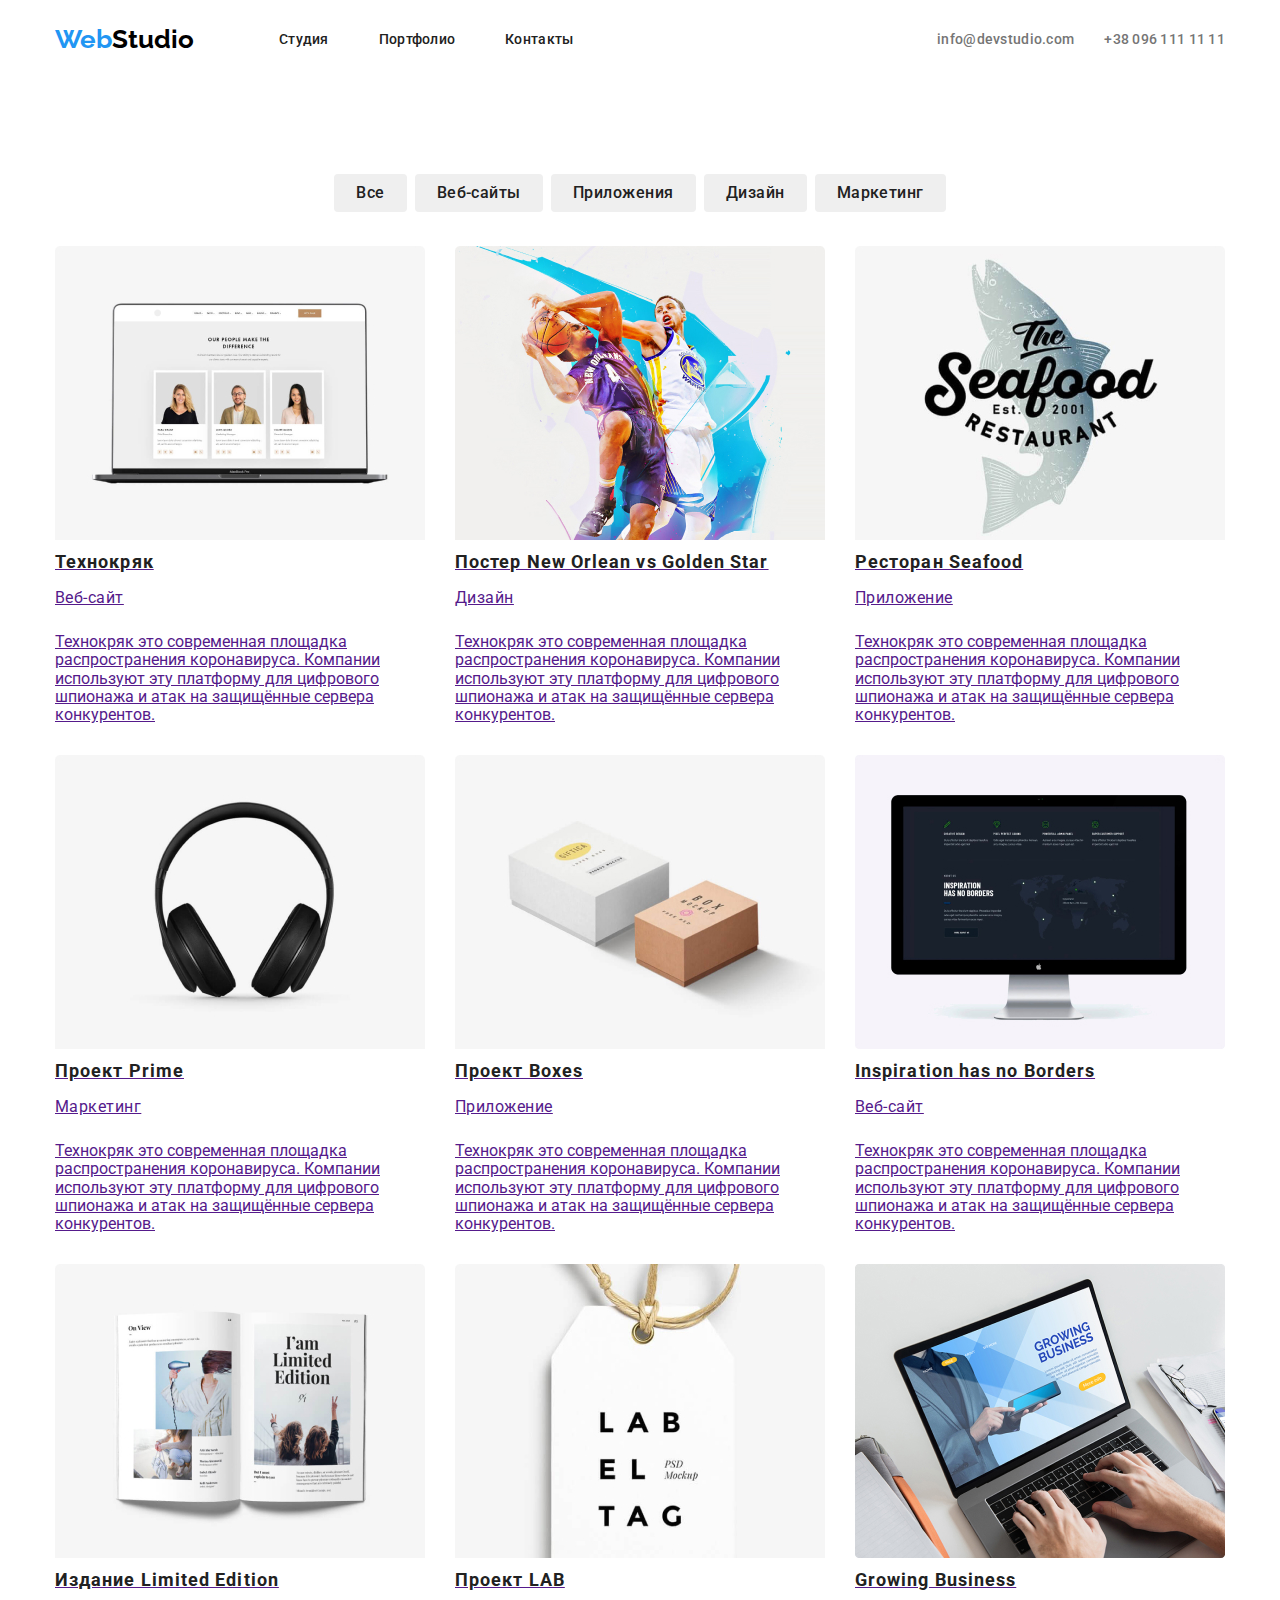
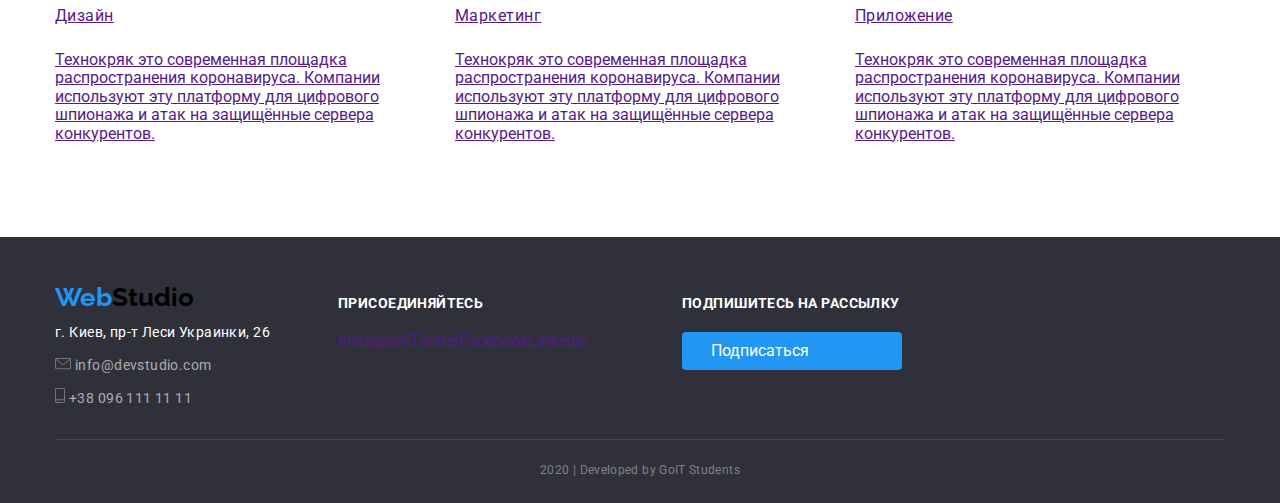
==== portfolio.html @ 4cdfe0c3 "Склонировани репозиторий ДЗ №4 и скопированы файлы из ДЗ №3" ====
<!DOCTYPE html>
<html lang="ru">
  <head>
    <meta charset="UTF-8" />
    <meta name="viewport" content="width=device-width, initial-scale=1.0" />
    <title>Портфолио</title>
    <link href="https://fonts.googleapis.com/css2?family=Raleway:wght@400;700&family=Roboto:wght@400;500;700&display=swap" rel="stylesheet">
    <link rel="stylesheet" href="https://cdnjs.cloudflare.com/ajax/libs/modern-normalize/0.6.0/modern-normalize.min.css">
    <link rel="stylesheet" href="./css/normalize.css">
    <link rel="stylesheet" href="./css/main.css" />
  </head>
  <body>
    <!-- menu navigation and contacts -->
    <header>
      <div class="container nav-flex">

        <a href="./index.html" class="logo"><span class="logo-design">Web</span>Studio</a>
      <nav>
        <ul class="menu-nav list">
          <li class="item">
            <a href="./index.html" class="link-nav">Студия</a>
          </li>
          <li class="item">
            <a href="./portfolio.html" target="_blank" class="link-nav">Портфолио</a>
          </li>
          <li class="item">
            <a href="" target="_blank" class="link-nav">Контакты</a>
          </li>
        </ul>
      </nav>
      
          <ul class="contact-nav list">
            <li class="item">
              <!-- <img src="./images/envelope(hover).svg" alt="почта" /> -->
              <a href="mailto:info@devstudio.com" class="link-contact"
              >info@devstudio.com</a>
            </li>
            <li class="item">
              <!-- <img src="./images/smartphone.svg" alt="телефон" /> -->
              <a href="tel:+380961111111" class="link-contact"
              >+38 096 111 11 11</a>
            </li>
          </ul>
        
      </div>
    </header>
    <!-- view port -->
    <main>
      <!-- Portfolio -->
      <section class="section-gallery">

        <div class="container">
        <!-- invisible heading -->
        <h1 class="invisible">Примеры работ</h1>
        <!-- button filter -->
        <ul class="button-filter list">
          <li class="item">
            <button class="button-first button-second" type="button">Все</button>
          </li>
          <li class="item">
            <button class="button-first button-second"  type="button">Веб-сайты</button>
          </li>
          <li class="item">
            <button class="button-first button-second" type="button">Приложения</button>
          </li>
          <li class="item">
            <button class="button-first button-second" type="button">Дизайн</button>
          </li>
          <li class="item">
            <button class="button-first button-second" type="button">Маркетинг</button>
          </li>
        </ul>
        <!-- list of works -->
        <ul class="gallery list">
          <li class="item">
            <a href="">
              <img src="./images/img1.jpg" alt="ноутбук" width="370" />
              <h2 class="gallery-title reset">Технокряк</h2>
              <p class="gallery-text reset">Веб-сайт</p>
              <p class="hover-message">
                Технокряк это современная площадка распространения коронавируса.
                Компании используют эту платформу для цифрового шпионажа и атак
                на защищённые сервера конкурентов.
              </p>
            </a>
          </li>
          <li class="item">
            <a href="">
              <img src="./images/img2.jpg" alt="баскетбол" width="370" />
              <h2 class="gallery-title reset">Постер New Orlean vs Golden Star</h2>
              <p class="gallery-text reset">Дизайн</p>
              <p class="hover-message">
                Технокряк это современная площадка распространения коронавируса.
                Компании используют эту платформу для цифрового шпионажа и атак
                на защищённые сервера конкурентов.
              </p>
            </a>
          </li>
          <li class="item">
            <a href="">
              <img src="./images/img3.jpg" alt="ресторан" width="370" />
              <h2 class="gallery-title reset">Ресторан Seafood</h2>
              <p class="gallery-text reset">Приложение</p>
              <p class="hover-message">
                Технокряк это современная площадка распространения коронавируса.
                Компании используют эту платформу для цифрового шпионажа и атак
                на защищённые сервера конкурентов.
              </p>
            </a>
          </li>
          <li class="item">
            <a href="">
              <img src="./images/img4.jpg" alt="наушники" width="370" />
              <h2 class="gallery-title reset">Проект Prime</h2>
              <p class="gallery-text reset">Маркетинг</p>
              <p class="hover-message">
                Технокряк это современная площадка распространения коронавируса.
                Компании используют эту платформу для цифрового шпионажа и атак
                на защищённые сервера конкурентов.
              </p>
            </a>
          </li>
          <li class="item">
            <a href="">
              <img src="./images/img5.jpg" alt="коробка" width="370" />
              <h2 class="gallery-title reset">Проект Boxes</h2>
              <p class="gallery-text reset">Приложение</p>
              <p class="hover-message">
                Технокряк это современная площадка распространения коронавируса.
                Компании используют эту платформу для цифрового шпионажа и атак
                на защищённые сервера конкурентов.
              </p>
            </a>
          </li>
          <li class="item">
            <a href="">
              <img src="./images/box3.jpg" alt="монитор" width="370" />
              <h2 class="gallery-title reset" lang="en">Inspiration has no Borders</h2>
              <p class="gallery-text reset">Веб-сайт</p>
              <p class="hover-message">
                Технокряк это современная площадка распространения коронавируса.
                Компании используют эту платформу для цифрового шпионажа и атак
                на защищённые сервера конкурентов.
              </p>
            </a>
          </li>
          <li class="item">
            <a href="">
              <img src="./images/img6.jpg" alt="журнал" width="370" />
              <h2 class="gallery-title reset">Издание Limited Edition</h2>
              <p class="gallery-text reset">Дизайн</p>
              <p class="hover-message">
                Технокряк это современная площадка распространения коронавируса.
                Компании используют эту платформу для цифрового шпионажа и атак
                на защищённые сервера конкурентов.
              </p>
            </a>
          </li>
          <li class="item">
            <a href="">
              <img src="./images/img7.jpg" alt="бирка" width="370" />
              <h2 class="gallery-title reset">Проект LAB</h2>
              <p class="gallery-text reset">Маркетинг</p>
              <p class="hover-message">
                Технокряк это современная площадка распространения коронавируса.
                Компании используют эту платформу для цифрового шпионажа и атак
                на защищённые сервера конкурентов.
              </p>
            </a>
          </li>
          <li class="item">
            <a href="">
              <img src="./images/box1.jpg" alt="ноутбук" width="370" />
              <h2 class="gallery-title reset" lang="en">Growing Business</h2>
              <p class="gallery-text reset">Приложение</p>
              <p class="hover-message">
                Технокряк это современная площадка распространения коронавируса.
                Компании используют эту платформу для цифрового шпионажа и атак
                на защищённые сервера конкурентов.
              </p>
            </a>
          </li>
        </ul>
      </div>
      </section>
    </main>
    <!-- bottom section -->
    <footer>
      <div class="container">
      <!-- invisible heading -->
      <h2 class="invisible">Контакты</h2>
<div class="footer-flex">

<div class="address-flex">
      <a href="./index.html" class="logo logo-footer"><span class="logo-design">Web</span>Studio</a>

      <address>
        <p class="address-text reset">г. Киев, пр-т Леси Украинки, 26</p>

        <ul class="contact-footer list">
          <li>
            <img src="./images/envelope(hover).svg" alt="почта" />
            <a href="mailto:info@devstudio.com" class="link-footer mail-footer"
            >info@devstudio.com</a>
          </li>
          <li>
            <img src="./images/smartphone.svg" alt="телефон" />
            <a href="tel:+380961111111" class="link-footer phon-footer"
            >+38 096 111 11 11</a>
          </li>
        </ul>
      </address>
</div>
<div class="social-flex">
      <b class="contact">присоединяйтесь</b>

      <ul class="social list">
        <li><a href="" aria-label="instagram link">Instagram</a></li>
        <li><a href="" aria-label="twitter link">Twitter</a></li>
        <li><a href="" aria-label="facebook link">Facebook</a></li>
        <li><a href="" aria-label="linkedin link">Linkedin</a></li>
      </ul>
</div>
<div class="subscribe">
      <b class="contact">подпишитесь на рассылку</b>

      <button class="button-footer" type="button">Подписаться</button>
</div>

</div>
<div class="copy-flex">
      <p class="copy reset">2020 | Developed by GoIT Students</p>
</div>

     </div>
    </footer>
  </body>
</html>
---- css/main.css ----
/* main - section */

                     /* h2 */

.section-title {
    margin-bottom: 50px;

    color: var(--title-color);
    font-weight: bold;
    font-size: 36px;
    line-height: 1.16;
    text-align: center;
    letter-spacing: 0.03em;
}

                     /* h3  */
.title {
    margin-bottom: 10px;

    color: var(--title-color);
    font-weight: bold;
    font-size: 14px;
    line-height: 1.14;
    letter-spacing: 0.03em;
    text-transform: uppercase;
}

                /* section - service order */
.hero {
    margin-bottom: 94px;
    text-align: center;
}

.hero-title {
    margin-bottom: 30px;

    background-color: #757575;
    color: var(--primary-white-color);

    font-weight: 900;
    font-size: 44px;
    line-height: 1.36;
    letter-spacing: 0.06em;
    text-align: center;
    text-transform: uppercase;
}

.button {
    display: inline-block;
    /* min-width: 200px; */
    margin-bottom: 200px;
    padding: 10px 32px 10px 32px;
    border-radius: 4px;    

    color: var(--primary-white-color);
    background-color: var(--accent-color);

    text-align: center;
    text-decoration: none;
}

.section {
    margin-bottom: 94px;
}


               /* section - company features */

.features {
    display: flex;
}

.features-image {
    margin-bottom: 30px;
}

.features .item:not(:first-child) {
    margin-left: 30px;
}

.features .item {
    width: 270px;
}

.features-text {
    margin-bottom: 0;

    font-weight: normal;
    font-size: 14px;
    line-height: 1.7;
    letter-spacing: 0.03em;
}
            /* section - activity of the company */

.activity {
    display: flex;
}

.activity .item:not(:first-child) {
    margin-left: 30px;
}

                /* section - command structure */

.section-command {
    margin-bottom: 94px;
    padding-top: 94px;
    padding-bottom: 94px;

    background-color: #F5F4FA;
}

.command {
    display: flex;
}

.command .item:not(:first-child) {
    margin-left: 30px;
}

.command-text {
    margin-bottom: 16px;

    font-weight: normal;
    font-size: 16px;
    line-height: 1.18;
    letter-spacing: 0.03em;
}

                        /* h3 */

.title-name {
    margin-bottom: 10px;

    color: var(--title-color);
    font-weight: 500;
    font-size: 16px;
    line-height: 1.18;
    letter-spacing: 0.03em;
}

               /* section - company partners */

.company {
    display: flex;
    justify-content: space-around;
}

.company .item:not(:first-child) {
    margin-left: 30px;
}
        



                                          /* Portfolio */

                                        /* filter button */

button {
    padding: 6px 22px;
    border: transparent;
    border-radius: 4px;

    font-family: inherit;
}

.button-filter {
    display: flex;
    justify-content: center;

    /* display: inline-block; */
    margin-bottom: 34px;
}

.button-filter .item:not(:first-child) {
    margin-left: 8px;
}

.button-first {
    color: var(--title-color);
    font-weight: 500;
    font-size: 16px;
    line-height: 1.6;
    text-align: center;
    letter-spacing: 0.03em;
    
}

.button-second:hover,
.button-second:focus {
        background-color: var(--accent-color);
        color: var(--primary-white-color);
}
 
.section-gallery {
    margin-top: 94px;
    margin-bottom: 94px;
}

.gallery {
    display: flex;
    flex-wrap: wrap;
    justify-content: center;
    margin-right: 0;
    margin-bottom: 0;
}

.gallery .item {
    width: 370px;
}

.gallery .item:not(:nth-child(3n)) {
    margin-right: 30px;
}

.gallery .item.item:not(:nth-last-child(-n + 3)) {
    margin-bottom: 30px;
}



                          /* h2 */
.gallery-title {
    margin-bottom: 4px;

    color: var(--title-color);
    font-weight: bold;
    font-size: 18px;
    line-height: 2;
    letter-spacing: 0.06em;
}

.gallery-text {
    margin-bottom: 20px;

    font-weight: normal;
    font-size: 16px;
    line-height: 1.8;
    letter-spacing: 0.03em;
}

.hover-message  {
    margin-bottom: 0;
}
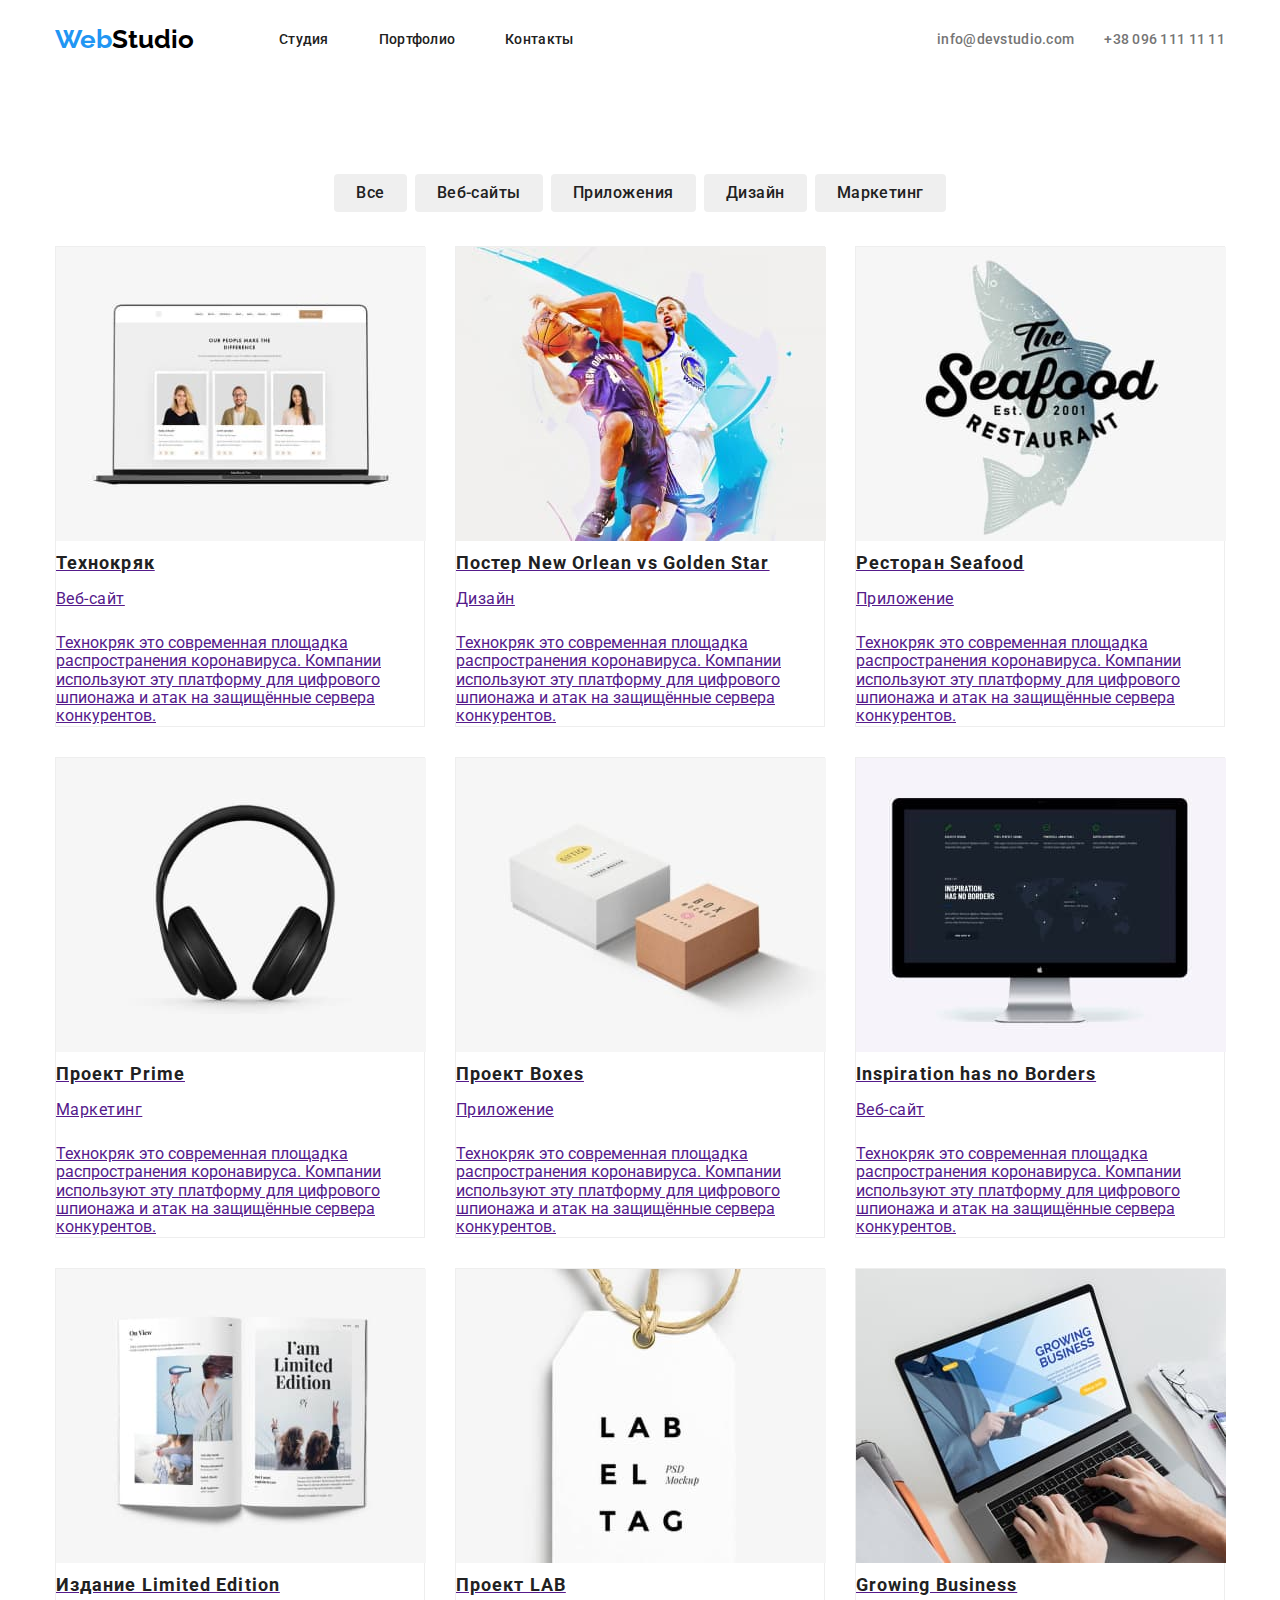
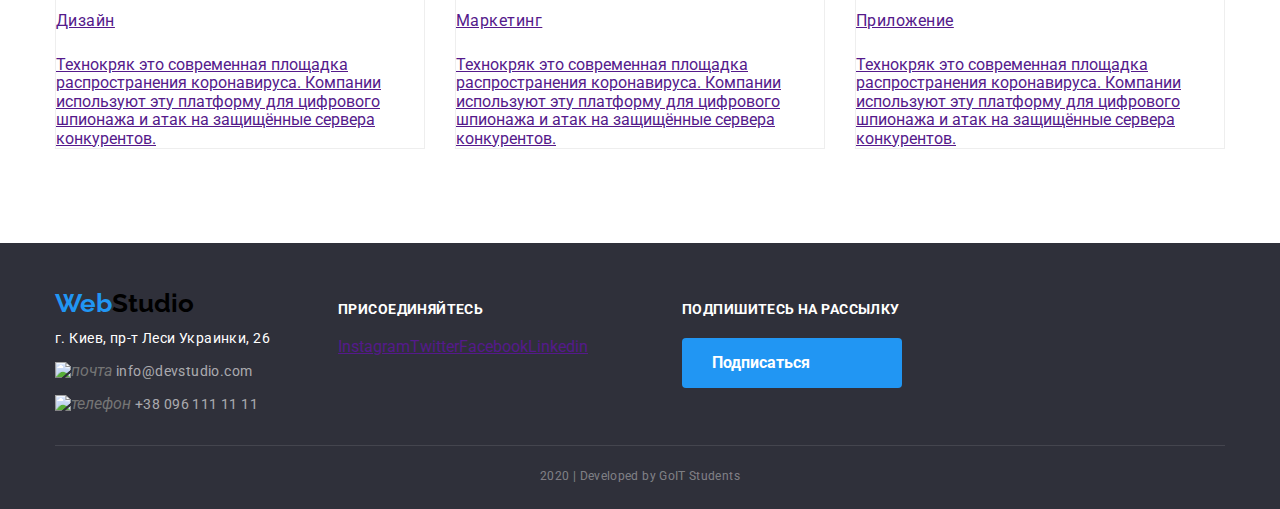
==== commit c59ed3a9: "Оптимизирован рамер jpeg и svg" ====
--- a/portfolio.html
+++ b/portfolio.html
@@ -72,7 +72,7 @@
         </ul>
         <!-- list of works -->
         <ul class="gallery list">
-          <li class="item">
+          <li class="item gallery-shadow">
             <a href="">
               <img src="./images/img1.jpg" alt="ноутбук" width="370" />
               <h2 class="gallery-title reset">Технокряк</h2>
@@ -84,7 +84,7 @@
               </p>
             </a>
           </li>
-          <li class="item">
+          <li class="item gallery-shadow">
             <a href="">
               <img src="./images/img2.jpg" alt="баскетбол" width="370" />
               <h2 class="gallery-title reset">Постер New Orlean vs Golden Star</h2>
@@ -96,7 +96,7 @@
               </p>
             </a>
           </li>
-          <li class="item">
+          <li class="item gallery-shadow">
             <a href="">
               <img src="./images/img3.jpg" alt="ресторан" width="370" />
               <h2 class="gallery-title reset">Ресторан Seafood</h2>
@@ -108,7 +108,7 @@
               </p>
             </a>
           </li>
-          <li class="item">
+          <li class="item gallery-shadow">
             <a href="">
               <img src="./images/img4.jpg" alt="наушники" width="370" />
               <h2 class="gallery-title reset">Проект Prime</h2>
@@ -120,7 +120,7 @@
               </p>
             </a>
           </li>
-          <li class="item">
+          <li class="item gallery-shadow">
             <a href="">
               <img src="./images/img5.jpg" alt="коробка" width="370" />
               <h2 class="gallery-title reset">Проект Boxes</h2>
@@ -132,9 +132,9 @@
               </p>
             </a>
           </li>
-          <li class="item">
-            <a href="">
-              <img src="./images/box3.jpg" alt="монитор" width="370" />
+          <li class="item gallery-shadow">
+            <a href="">
+              <img src="./images/img-m.jpg" alt="монитор" width="370" />
               <h2 class="gallery-title reset" lang="en">Inspiration has no Borders</h2>
               <p class="gallery-text reset">Веб-сайт</p>
               <p class="hover-message">
@@ -144,7 +144,7 @@
               </p>
             </a>
           </li>
-          <li class="item">
+          <li class="item gallery-shadow">
             <a href="">
               <img src="./images/img6.jpg" alt="журнал" width="370" />
               <h2 class="gallery-title reset">Издание Limited Edition</h2>
@@ -156,7 +156,7 @@
               </p>
             </a>
           </li>
-          <li class="item">
+          <li class="item gallery-shadow">
             <a href="">
               <img src="./images/img7.jpg" alt="бирка" width="370" />
               <h2 class="gallery-title reset">Проект LAB</h2>
@@ -168,9 +168,9 @@
               </p>
             </a>
           </li>
-          <li class="item">
-            <a href="">
-              <img src="./images/box1.jpg" alt="ноутбук" width="370" />
+          <li class="item gallery-shadow">
+            <a href="">
+              <img src="./images/img.jpg" alt="ноутбук" width="370" />
               <h2 class="gallery-title reset" lang="en">Growing Business</h2>
               <p class="gallery-text reset">Приложение</p>
               <p class="hover-message">
--- a/css/main.css
+++ b/css/main.css
@@ -32,10 +32,14 @@
     text-align: center;
 }
 
+
+
 .hero-title {
+    padding-top: 200px;
+    padding-left: 250px;
+    padding-right: 250px;
     margin-bottom: 30px;
 
-    background-color: #757575;
     color: var(--primary-white-color);
 
     font-weight: 900;
@@ -49,13 +53,15 @@
 .button {
     display: inline-block;
     /* min-width: 200px; */
-    margin-bottom: 200px;
+    /* margin-bottom: 200px; */
     padding: 10px 32px 10px 32px;
+
     border-radius: 4px;    
-
+    box-shadow: 0px 4px 4px rgba(0, 0, 0, 0.15);
+    
     color: var(--primary-white-color);
     background-color: var(--accent-color);
-
+    
     text-align: center;
     text-decoration: none;
 }
@@ -64,15 +70,34 @@
     margin-bottom: 94px;
 }
 
+.bg-hero {
+    height: 600px;
+    max-width: 1600px;
+    margin-left: auto;
+    margin-right: auto;
+    
+    background-position: center;
+    background-repeat: no-repeat;
+    background-size: cover;
+       
+    
+    background-image: linear-gradient(
+        to right,
+        rgba(47, 48, 58, 0.8),
+        rgba(47, 48, 58, 0.8)
+        ),
+        url('../images/Header.jpg');
+
+    background-color: #757575;
+}
+
+
+
 
                /* section - company features */
 
 .features {
     display: flex;
-}
-
-.features-image {
-    margin-bottom: 30px;
 }
 
 .features .item:not(:first-child) {
@@ -91,6 +116,25 @@
     line-height: 1.7;
     letter-spacing: 0.03em;
 }
+
+.icon-features {
+    display: flex;
+    height: 120px;
+    width: 270px;
+    margin-bottom: 30px;
+
+    background: #F5F4FA;
+    border-radius: 4px;
+    
+    justify-content: center;
+}
+
+.icon {
+    width: 70px;
+    height: 70px;
+    margin-top: 25px;
+
+}
             /* section - activity of the company */
 
 .activity {
@@ -99,6 +143,21 @@
 
 .activity .item:not(:first-child) {
     margin-left: 30px;
+}
+
+.activity-text {
+    margin-bottom: 0;
+
+    font-style: normal;
+    font-weight: bold;
+    font-size: 14px;
+    line-height: 16px;
+    text-align: center;
+    letter-spacing: 0.03em;
+    text-transform: uppercase;
+
+    background: rgba(47, 48, 58, 0.8);
+    color: #FFFFFF;
 }
 
                 /* section - command structure */
@@ -115,6 +174,13 @@
     display: flex;
 }
 
+.command-shadow {
+    box-shadow: 0px 2px 1px rgba(0, 0, 0, 0.2), 
+    0px 1px 1px rgba(0, 0, 0, 0.14), 
+    0px 1px 3px rgba(0, 0, 0, 0.12);
+    border-radius: 0px 0px 4px 4px;
+}
+
 .command .item:not(:first-child) {
     margin-left: 30px;
 }
@@ -126,10 +192,10 @@
     font-size: 16px;
     line-height: 1.18;
     letter-spacing: 0.03em;
-}
-
+
+    text-align: center;
+}
                         /* h3 */
-
 .title-name {
     margin-bottom: 10px;
 
@@ -138,7 +204,36 @@
     font-size: 16px;
     line-height: 1.18;
     letter-spacing: 0.03em;
-}
+
+    text-align: center;
+}
+
+.social-first {
+    display: flex;
+
+    margin-top: 16px;
+    margin-left: 32px;
+    margin-bottom: 24px;
+}
+
+.social-command {
+    justify-content: center;
+}
+
+.icon-circle {
+    height: 44px;
+    width: 44px;
+    /* border-radius: 12px; */
+    /* margin-right: 10px; */
+    /* margin-left: 32px; */
+}
+
+.icon-social {
+    height: 20px;
+    width: 20px;
+    margin: 12px;
+}
+
 
                /* section - company partners */
 
@@ -151,9 +246,56 @@
     margin-left: 30px;
 }
         
-
-
-
+.size-one {
+    height: 50px;
+    width: 45px;
+    margin-top: 20px;
+    margin-left: 63px;
+}
+
+.size-two {
+    height: 52px;
+    width: 40px;
+    margin-top: 19px;
+    margin-left: 65px;
+}
+
+.size-three {
+    height: 43px;
+    width: 41px;
+    margin-top: 24px;
+    margin-left: 65px;
+}
+
+.size-four {
+    height: 42px;
+    width: 80px;
+    margin-top: 24px;
+    margin-left: 45px;
+}
+
+.size-five {
+    height: 47px;
+    width: 59px;
+    margin-top: 22px;
+    margin-left: 56px;
+    
+}
+
+.size-six {
+    height: 46px;
+    width: 89px;
+    margin-top: 22px;
+    margin-left: 41px;
+}
+
+.item-box {
+    height: 90px;
+    width: 170px;
+
+    border: 1px solid #AFB1B8;
+    border-radius: 4px;
+}
                                           /* Portfolio */
 
                                         /* filter button */
@@ -207,6 +349,15 @@
     margin-bottom: 0;
 }
 
+.gallery-shadow {
+    background: #FFFFFF;
+    border: 1px solid #EEEEEE;
+    
+    /* box-shadow: 1px 4px 6px rgba(0, 0, 0, 0.16), 
+    0px 4px 4px rgba(0, 0, 0, 0.06), 
+    0px 1px 1px rgba(0, 0, 0, 0.12); */
+}
+
 .gallery .item {
     width: 370px;
 }
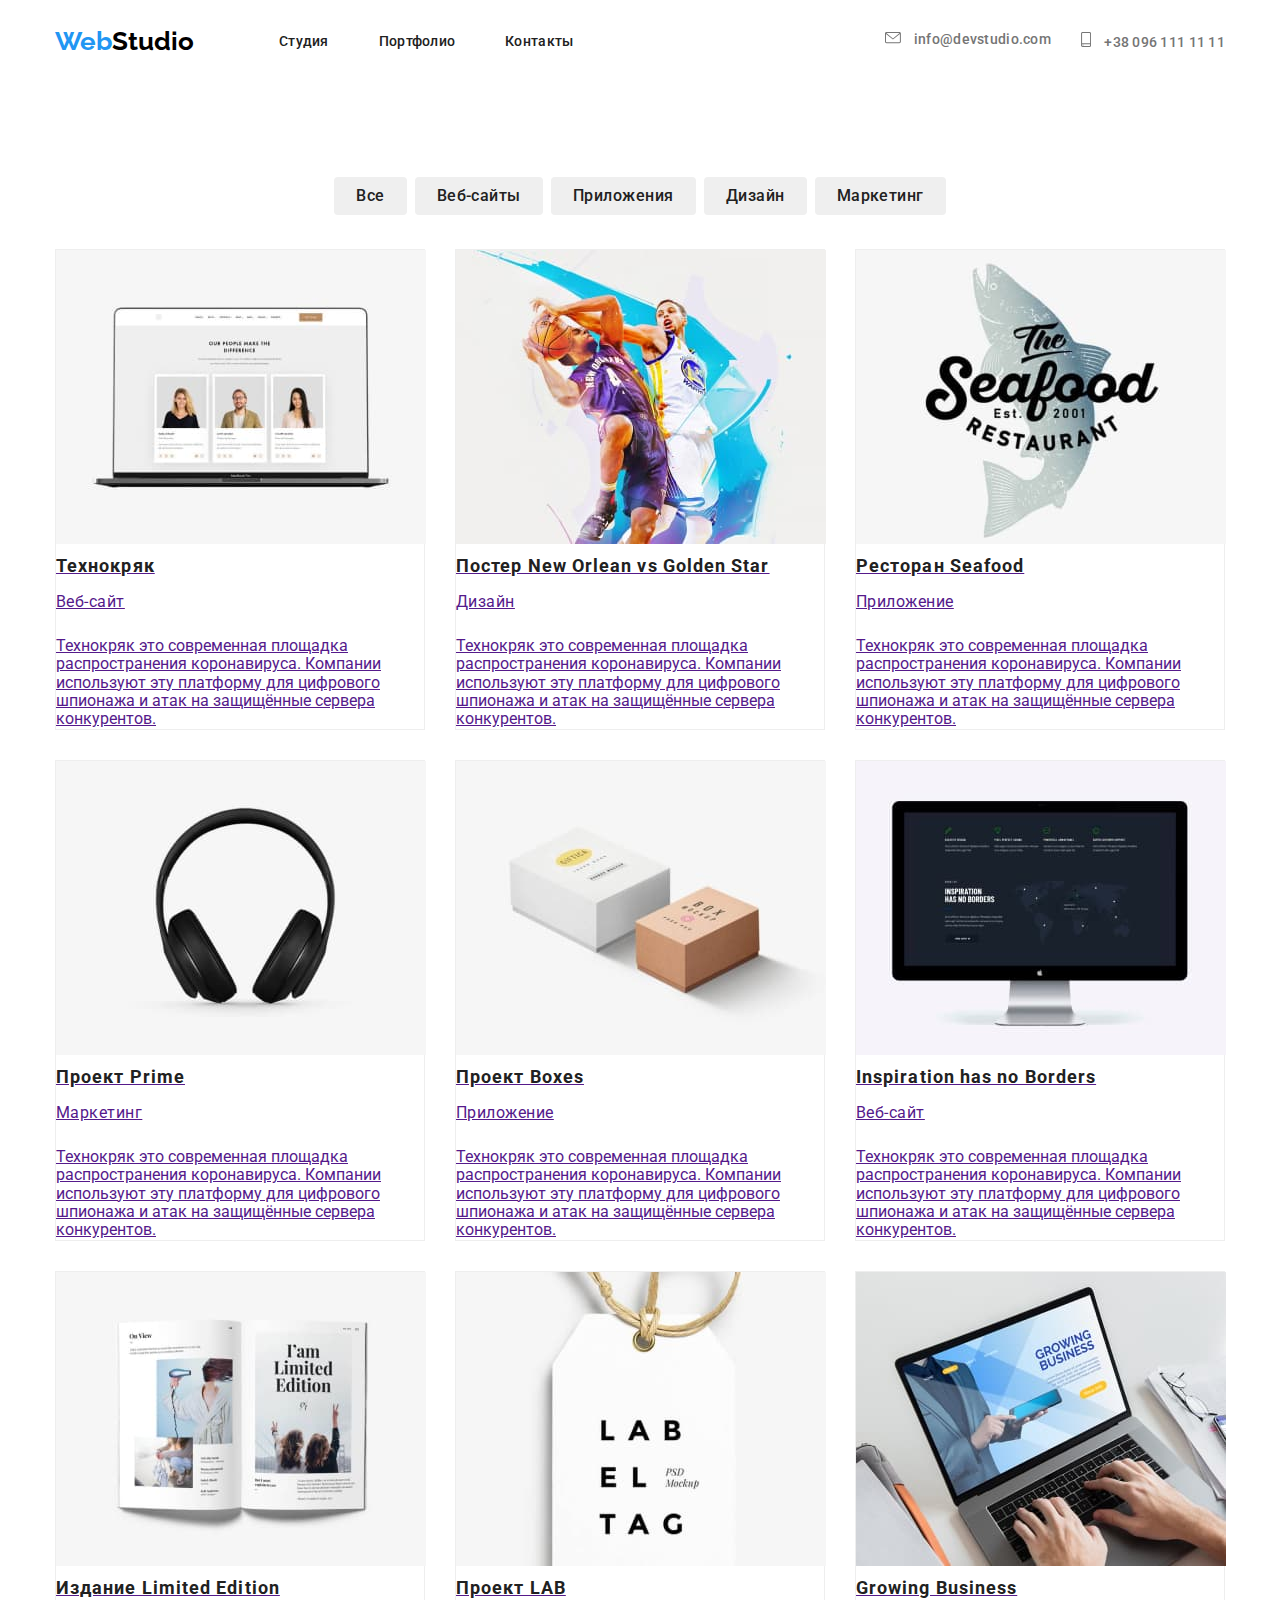
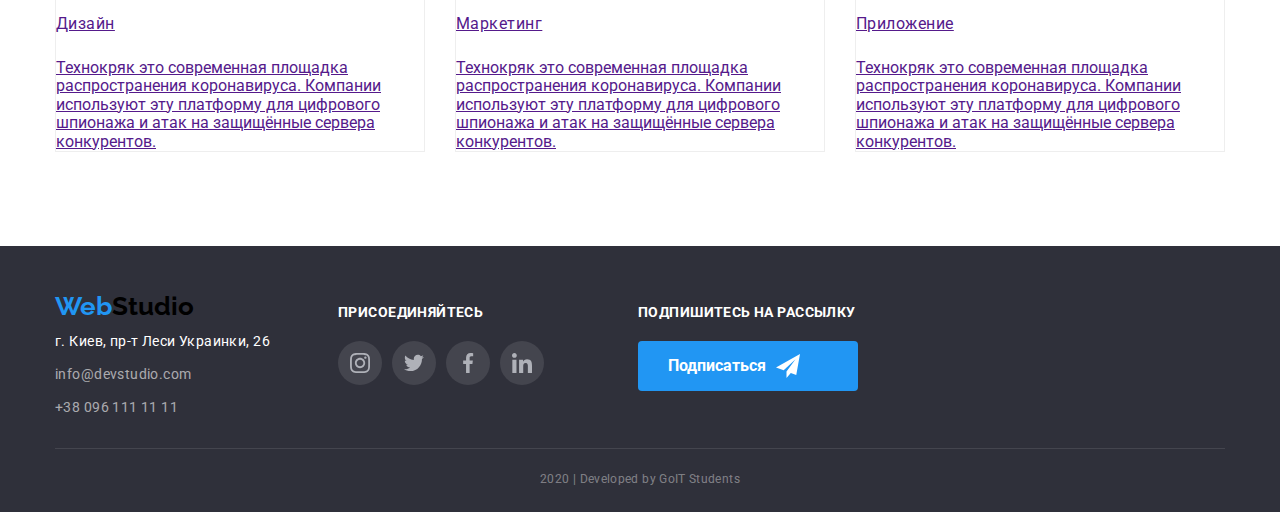
==== commit c226c611: "Добавлены svg иконок соц. сетей и hover" ====
--- a/portfolio.html
+++ b/portfolio.html
@@ -31,14 +31,18 @@
       
           <ul class="contact-nav list">
             <li class="item">
-              <!-- <img src="./images/envelope(hover).svg" alt="почта" /> -->
-              <a href="mailto:info@devstudio.com" class="link-contact"
-              >info@devstudio.com</a>
+              <a href="mailto:info@devstudio.com" class="link-contact">
+                <svg class="icon-contact-mail">
+                  <use href="./images/symbol-defs.svg#mail"></use>
+                </svg>
+              info@devstudio.com</a>
             </li>
             <li class="item">
-              <!-- <img src="./images/smartphone.svg" alt="телефон" /> -->
-              <a href="tel:+380961111111" class="link-contact"
-              >+38 096 111 11 11</a>
+              <a href="tel:+380961111111" class="link-contact">
+                <svg class="icon-contact-phon">
+                  <use href="./images/symbol-defs.svg#smartphone"></use>
+                </svg>
+              +38 096 111 11 11</a>
             </li>
           </ul>
         
@@ -199,12 +203,10 @@
 
         <ul class="contact-footer list">
           <li>
-            <img src="./images/envelope(hover).svg" alt="почта" />
             <a href="mailto:info@devstudio.com" class="link-footer mail-footer"
             >info@devstudio.com</a>
           </li>
           <li>
-            <img src="./images/smartphone.svg" alt="телефон" />
             <a href="tel:+380961111111" class="link-footer phon-footer"
             >+38 096 111 11 11</a>
           </li>
@@ -215,16 +217,32 @@
       <b class="contact">присоединяйтесь</b>
 
       <ul class="social list">
-        <li><a href="" aria-label="instagram link">Instagram</a></li>
-        <li><a href="" aria-label="twitter link">Twitter</a></li>
-        <li><a href="" aria-label="facebook link">Facebook</a></li>
-        <li><a href="" aria-label="linkedin link">Linkedin</a></li>
+        <li class="icon-circle-footer"><a href="" aria-label="instagram link">
+          <svg class="icon-social">
+          <use href="./images/symbol-defs.svg#instagram"> </use>
+         </svg></a></li>
+        <li class="icon-circle-footer"><a href="" aria-label="twitter link">
+          <svg class="icon-social">
+          <use href="./images/symbol-defs.svg#twitter"> </use>
+         </svg></a></li>
+        <li class="icon-circle-footer"><a href="" aria-label="facebook link">
+          <svg class="icon-social">
+          <use href="./images/symbol-defs.svg#facebook"> </use>
+        </svg></a></li>
+        <li class="icon-circle-footer"><a href="" aria-label="linkedin link">
+          <svg class="icon-social">
+          <use href="./images/symbol-defs.svg#linkedin"> </use>
+       </svg></a></li>
       </ul>
 </div>
 <div class="subscribe">
       <b class="contact">подпишитесь на рассылку</b>
 
-      <button class="button-footer" type="button">Подписаться</button>
+      <button class="button-footer" type="button">Подписаться
+        <svg class="icon-send">
+          <use href="./images/symbol-defs.svg#send"> </use>
+        </svg>
+      </button>
 </div>
 
 </div>
--- a/css/main.css
+++ b/css/main.css
@@ -185,6 +185,10 @@
     margin-left: 30px;
 }
 
+.foto-command {
+    margin-bottom: 30px;
+}
+
 .command-text {
     margin-bottom: 16px;
 
@@ -214,6 +218,7 @@
     margin-top: 16px;
     margin-left: 32px;
     margin-bottom: 24px;
+    margin-right: 32px;
 }
 
 .social-command {
@@ -223,15 +228,30 @@
 .icon-circle {
     height: 44px;
     width: 44px;
-    /* border-radius: 12px; */
+
+    border-radius: 50px;
+    /* background-color: cornflowerblue; */
     /* margin-right: 10px; */
-    /* margin-left: 32px; */
+}
+
+.icon-circle:not(:first-child) {
+    margin-left: 10px;
+}
+
+.icon-circle:hover {
+    background-color: var(--accent-color);
 }
 
 .icon-social {
     height: 20px;
     width: 20px;
     margin: 12px;
+
+    fill: #AFB1B8;
+}
+
+.icon-social:hover {
+    fill: #ffffff;
 }
 
 
@@ -279,7 +299,6 @@
     width: 59px;
     margin-top: 22px;
     margin-left: 56px;
-    
 }
 
 .size-six {
@@ -296,6 +315,19 @@
     border: 1px solid #AFB1B8;
     border-radius: 4px;
 }
+
+.item-box:hover {
+    border: 1px solid var(--accent-color);
+    border-radius: 4px;
+}
+
+.icon-company {
+    fill: #AFB1B8;
+}
+
+.icon-company:hover {
+    fill: #2196F3;
+}
                                           /* Portfolio */
 
                                         /* filter button */
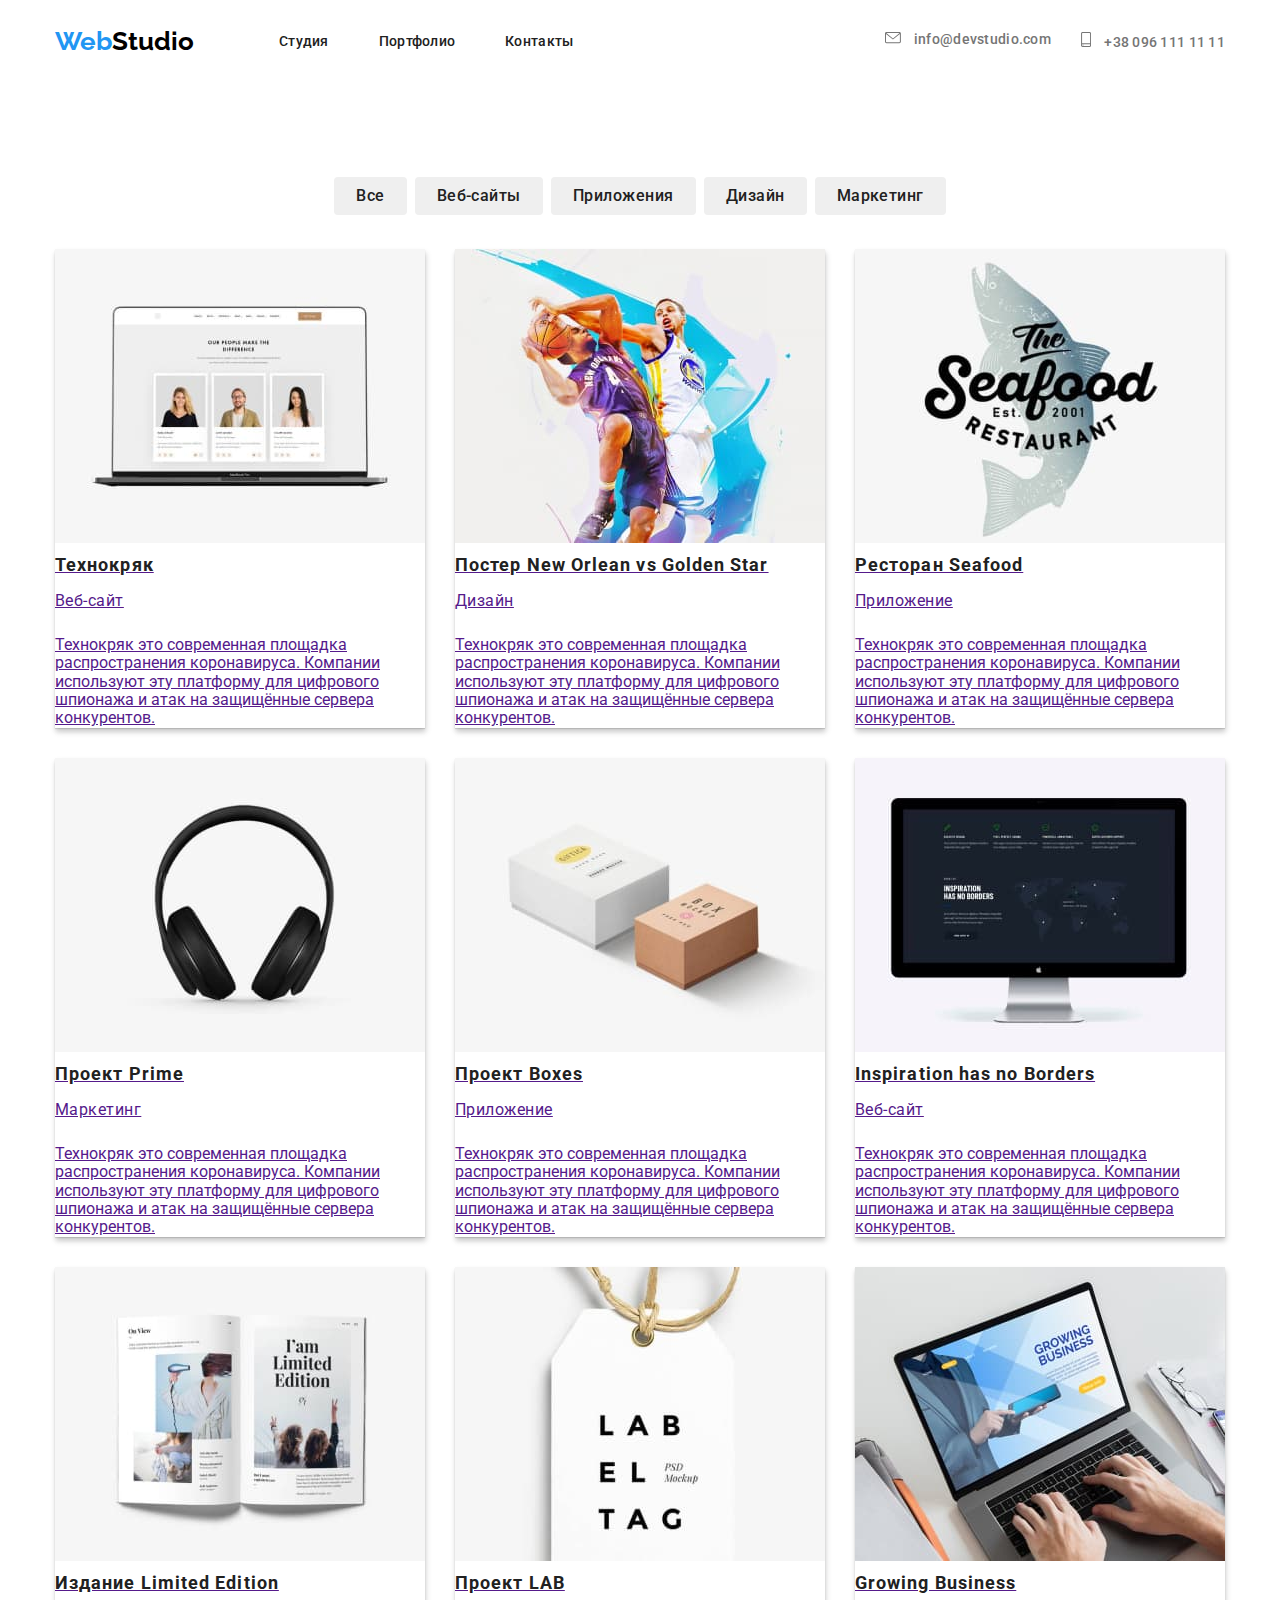
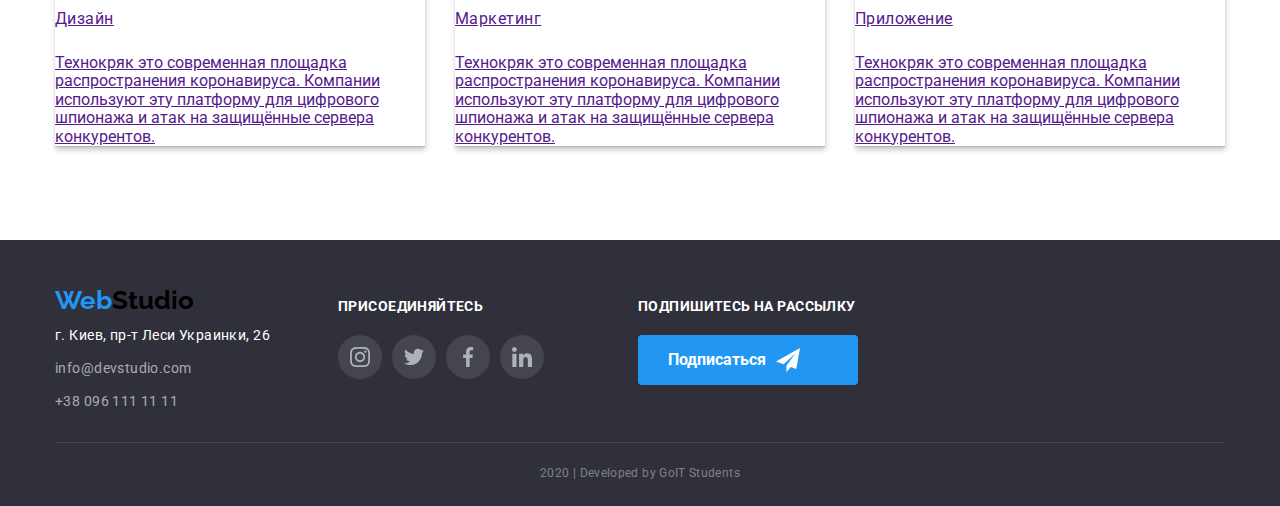
==== commit 3ea956d2: "Добавлена тень на карточки в Портфолио и hover на ссылки и svg" ====
--- a/portfolio.html
+++ b/portfolio.html
@@ -193,9 +193,9 @@
       <div class="container">
       <!-- invisible heading -->
       <h2 class="invisible">Контакты</h2>
-<div class="footer-flex">
-
-<div class="address-flex">
+      <div class="footer-flex">
+
+      <div class="address-flex">
       <a href="./index.html" class="logo logo-footer"><span class="logo-design">Web</span>Studio</a>
 
       <address>
@@ -212,30 +212,42 @@
           </li>
         </ul>
       </address>
-</div>
-<div class="social-flex">
+      </div>
+      <div class="social-flex">
       <b class="contact">присоединяйтесь</b>
 
       <ul class="social list">
-        <li class="icon-circle-footer"><a href="" aria-label="instagram link">
+        <li class="icon-footer">
+          <a href="" class="social-link-second">
           <svg class="icon-social">
           <use href="./images/symbol-defs.svg#instagram"> </use>
-         </svg></a></li>
-        <li class="icon-circle-footer"><a href="" aria-label="twitter link">
+         </svg>
+        </a>
+      </li>
+        <li class="icon-footer">
+          <a href="" class="social-link-second">
           <svg class="icon-social">
           <use href="./images/symbol-defs.svg#twitter"> </use>
-         </svg></a></li>
-        <li class="icon-circle-footer"><a href="" aria-label="facebook link">
+         </svg>
+        </a>
+      </li>
+        <li class="icon-footer">
+          <a href="" class="social-link-second">
           <svg class="icon-social">
           <use href="./images/symbol-defs.svg#facebook"> </use>
-        </svg></a></li>
-        <li class="icon-circle-footer"><a href="" aria-label="linkedin link">
+        </svg>
+      </a>
+    </li>
+        <li class="icon-footer">
+          <a href="" class="social-link-second">
           <svg class="icon-social">
           <use href="./images/symbol-defs.svg#linkedin"> </use>
-       </svg></a></li>
+       </svg>
+      </a>
+    </li>
       </ul>
-</div>
-<div class="subscribe">
+      </div>
+      <div class="subscribe">
       <b class="contact">подпишитесь на рассылку</b>
 
       <button class="button-footer" type="button">Подписаться
@@ -243,12 +255,12 @@
           <use href="./images/symbol-defs.svg#send"> </use>
         </svg>
       </button>
-</div>
-
-</div>
-<div class="copy-flex">
+      </div>
+
+      </div>
+      <div class="copy-flex">
       <p class="copy reset">2020 | Developed by GoIT Students</p>
-</div>
+      </div>
 
      </div>
     </footer>
--- a/css/main.css
+++ b/css/main.css
@@ -31,8 +31,6 @@
     margin-bottom: 94px;
     text-align: center;
 }
-
-
 
 .hero-title {
     padding-top: 200px;
@@ -225,35 +223,44 @@
     justify-content: center;
 }
 
-.icon-circle {
+.icon-item:not(:first-child) {
+    margin-left: 10px;
+}
+
+.social-link {
+    display: inline-flex;
+    justify-content: center;
+    align-items: center;
+
+    padding: 0;
+    margin: 0;
+
     height: 44px;
     width: 44px;
 
     border-radius: 50px;
-    /* background-color: cornflowerblue; */
-    /* margin-right: 10px; */
-}
-
-.icon-circle:not(:first-child) {
-    margin-left: 10px;
-}
-
-.icon-circle:hover {
-    background-color: var(--accent-color);
+    background-color: transparent;
 }
 
 .icon-social {
+    padding: 0;
+    margin: 0;
+
     height: 20px;
     width: 20px;
-    margin: 12px;
-
+}
+
+.social-link .icon-social {
     fill: #AFB1B8;
 }
 
-.icon-social:hover {
-    fill: #ffffff;
-}
-
+.social-link:hover {
+    background-color: #2196F3;
+}
+
+.social-link:hover .icon-social {
+    --color3: #FFFFFF;
+}
 
                /* section - company partners */
 
@@ -265,50 +272,12 @@
 .company .item:not(:first-child) {
     margin-left: 30px;
 }
-        
-.size-one {
-    height: 50px;
-    width: 45px;
-    margin-top: 20px;
-    margin-left: 63px;
-}
-
-.size-two {
-    height: 52px;
-    width: 40px;
-    margin-top: 19px;
-    margin-left: 65px;
-}
-
-.size-three {
-    height: 43px;
-    width: 41px;
-    margin-top: 24px;
-    margin-left: 65px;
-}
-
-.size-four {
-    height: 42px;
-    width: 80px;
-    margin-top: 24px;
-    margin-left: 45px;
-}
-
-.size-five {
-    height: 47px;
-    width: 59px;
-    margin-top: 22px;
-    margin-left: 56px;
-}
-
-.size-six {
-    height: 46px;
-    width: 89px;
-    margin-top: 22px;
-    margin-left: 41px;
-}
-
-.item-box {
+
+.company-link {
+    display: inline-flex;
+    justify-content: center;
+    align-items: center;
+
     height: 90px;
     width: 170px;
 
@@ -316,17 +285,17 @@
     border-radius: 4px;
 }
 
-.item-box:hover {
+.company-link .icon-company{
+    fill: #AFB1B8;
+}
+
+.company-link:hover {
     border: 1px solid var(--accent-color);
     border-radius: 4px;
 }
 
-.icon-company {
-    fill: #AFB1B8;
-}
-
-.icon-company:hover {
-    fill: #2196F3;
+.company-link:hover .icon-company {
+    --color3: var(--accent-color);
 }
                                           /* Portfolio */
 
@@ -383,11 +352,11 @@
 
 .gallery-shadow {
     background: #FFFFFF;
-    border: 1px solid #EEEEEE;
-    
-    /* box-shadow: 1px 4px 6px rgba(0, 0, 0, 0.16), 
+    /* border: 1px solid #EEEEEE; */
+    
+    box-shadow: 1px 4px 6px rgba(0, 0, 0, 0.16), 
     0px 4px 4px rgba(0, 0, 0, 0.06), 
-    0px 1px 1px rgba(0, 0, 0, 0.12); */
+    0px 1px 1px rgba(0, 0, 0, 0.12);
 }
 
 .gallery .item {
